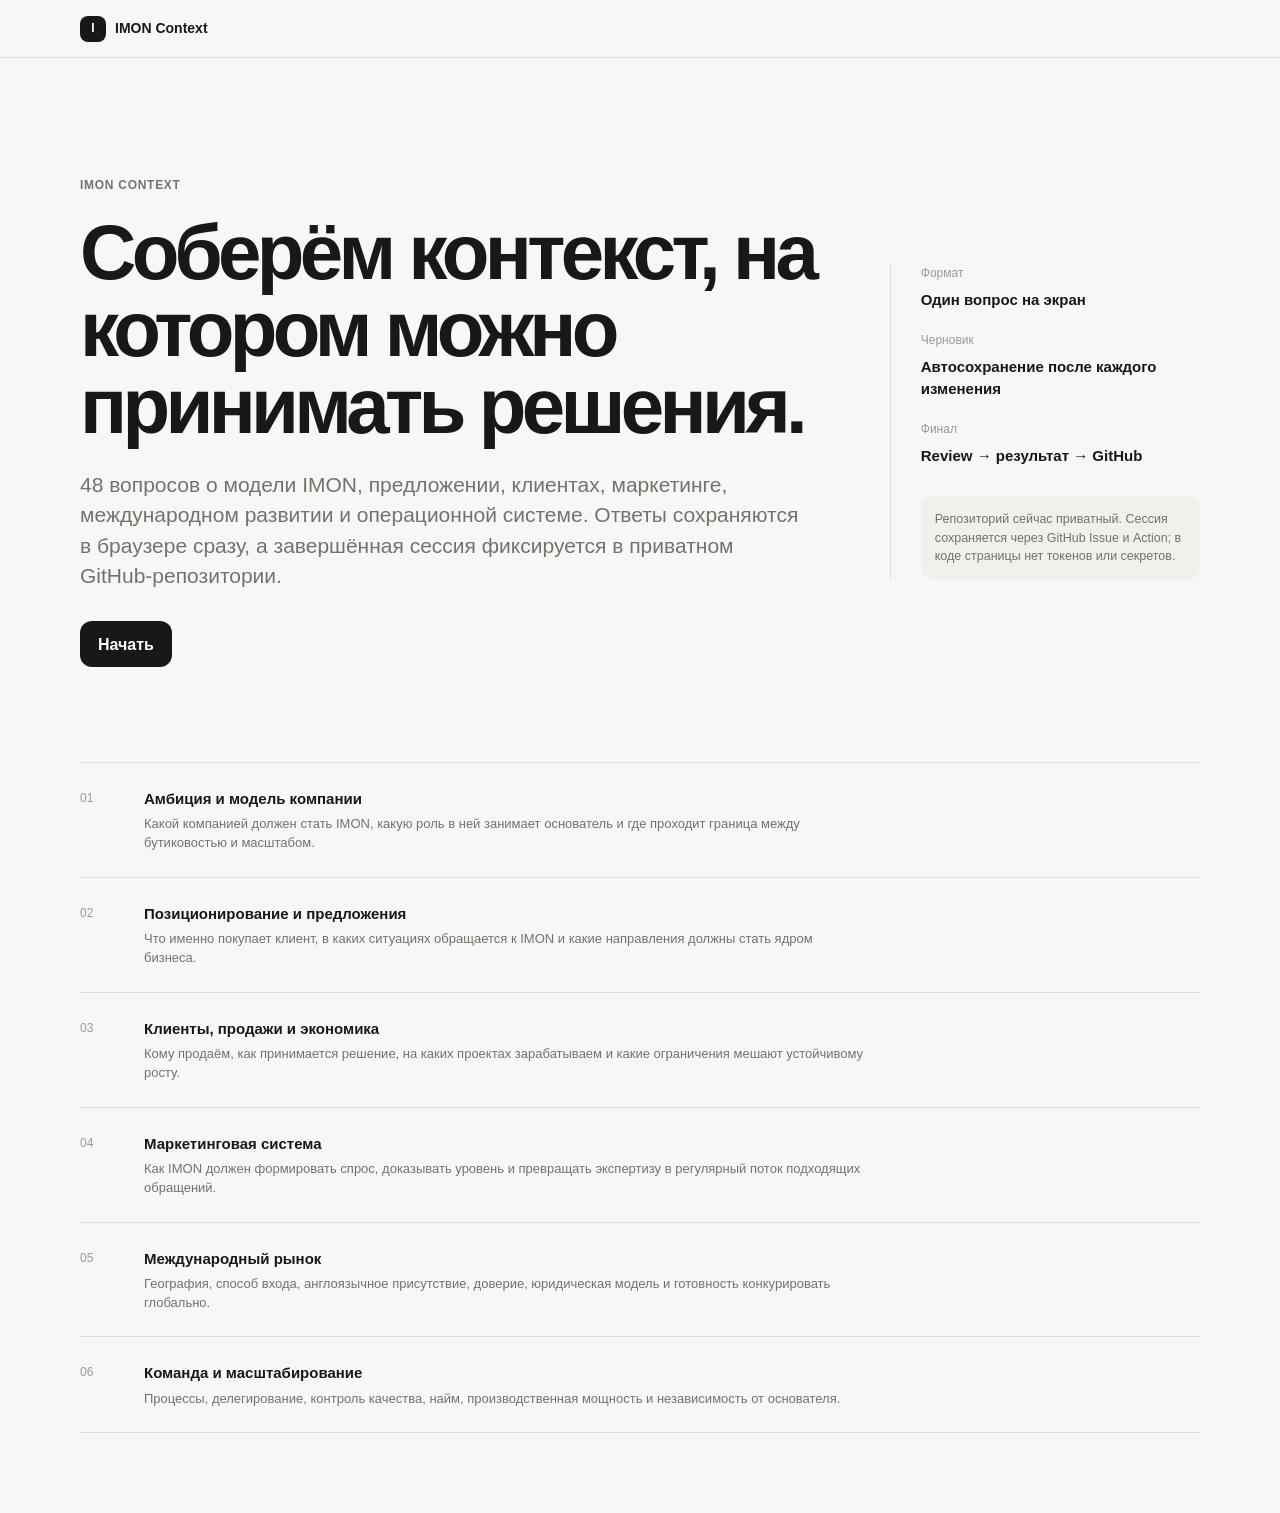
==== imoncontext/index.html @ 76b8eaed "Publish IMON Context diagnostic frontend" ====
<!doctype html>
<html lang="ru">
<head>
  <meta charset="utf-8">
  <meta name="viewport" content="width=device-width, initial-scale=1, viewport-fit=cover">
  <meta name="description" content="IMON Context — стратегическая диагностика модели, предложения, маркетинга и масштабирования IMON.">
  <meta name="theme-color" content="#f7f7f5">
  <meta name="imon-build" content="2026-08-10T17:05:00+03:00">
  <title>IMON Context — Strategic Diagnostic</title>
  <link rel="stylesheet" href="./styles.css">
</head>
<body>
  <header class="topbar">
    <a class="brand" href="./" aria-label="IMON Context">
      <span class="brand-mark">I</span>
      <span>IMON Context</span>
    </a>
    <button class="ghost-button" id="resetButton" type="button">Сбросить ответы</button>
  </header>

  <main id="app" class="app-shell" aria-live="polite"></main>

  <noscript><div class="noscript">Для прохождения диагностики нужен JavaScript.</div></noscript>

  <script src="./questions.js"></script>
  <script src="./questions/vision.js"></script>
  <script src="./questions/positioning.js"></script>
  <script src="./questions/market.js"></script>
  <script src="./questions/marketing.js"></script>
  <script src="./questions/international.js"></script>
  <script src="./questions/operations.js"></script>
  <script src="./app.js"></script>
</body>
</html>
---- imoncontext/styles.css ----
:root{color-scheme:light;--bg:#f7f7f5;--surface:#fff;--subtle:#f0f0ed;--hover:#e9e9e5;--text:#181817;--muted:#73736d;--muted2:#9a9a94;--line:rgba(24,24,23,.11);--line2:rgba(24,24,23,.2);--danger:#b33b32;--success:#34724a;--radius:16px;--max:1120px;--qmax:820px;--shadow:0 1px 2px rgba(0,0,0,.03),0 10px 32px rgba(0,0,0,.035)}*{box-sizing:border-box}html{scroll-behavior:smooth}body{margin:0;min-height:100vh;background:var(--bg);color:var(--text);font-family:ui-sans-serif,-apple-system,BlinkMacSystemFont,"Segoe UI",sans-serif;line-height:1.45;-webkit-font-smoothing:antialiased}button,input,textarea{font:inherit}button{color:inherit}button[hidden]{display:none!important}button:focus-visible,input:focus-visible,textarea:focus-visible{outline:2px solid var(--text);outline-offset:3px}h1,h2,h3,p{margin-top:0}.topbar{position:sticky;top:0;z-index:20;height:58px;display:flex;align-items:center;justify-content:space-between;padding:0 max(20px,calc((100vw - var(--max))/2));border-bottom:1px solid var(--line);background:rgba(247,247,245,.9);backdrop-filter:blur(18px)}.brand{display:flex;align-items:center;gap:9px;color:var(--text);text-decoration:none;font-size:14px;font-weight:650}.brand-mark{display:grid;place-items:center;width:26px;height:26px;border-radius:8px;background:var(--text);color:#fff;font-size:12px;font-weight:750}.app-shell{width:min(var(--max),calc(100% - 40px));margin:0 auto;padding:54px 0 80px}.primary-button,.secondary-button,.ghost-button,.text-button,.icon-button,.crumb-button{border:0;cursor:pointer;transition:.15s ease}.primary-button,.secondary-button{min-height:46px;display:inline-flex;align-items:center;justify-content:center;gap:9px;padding:0 18px;border-radius:12px;font-weight:650}.primary-button{background:var(--text);color:#fff}.primary-button:hover{background:#30302e}.secondary-button{background:var(--surface);border:1px solid var(--line);color:var(--text)}.secondary-button:hover,.icon-button:hover{background:var(--subtle)}.ghost-button{min-height:34px;padding:0 12px;border-radius:9px;background:transparent;color:var(--muted);font-size:13px}.ghost-button:hover{background:var(--subtle);color:var(--text)}.text-button{padding:8px 0;background:transparent;color:var(--muted);font-size:14px}.text-button:hover{color:var(--text)}.icon-button{width:42px;height:42px;border-radius:12px;background:var(--surface);border:1px solid var(--line);font-size:18px}.crumb-button{padding:0;background:transparent;font-size:13px;font-weight:650}button:disabled{opacity:.3;cursor:default}.product-label{margin-bottom:20px;color:var(--muted);font-size:12px;font-weight:680;letter-spacing:.06em;text-transform:uppercase}.intro-shell{min-height:min(650px,calc(100vh - 150px));display:grid;grid-template-columns:minmax(0,1.55fr) minmax(280px,.65fr);gap:70px;align-items:center;padding:42px 0 72px}.intro-copy h1{max-width:850px;margin-bottom:24px;font-size:clamp(46px,6.2vw,78px);line-height:.99;font-weight:560;letter-spacing:-.06em}.intro-lead{max-width:720px;margin-bottom:30px;color:var(--muted);font-size:clamp(17px,1.7vw,21px)}.intro-actions{display:flex;flex-wrap:wrap;gap:10px}.resume-line{max-width:520px;display:flex;justify-content:space-between;margin:34px 0 8px;color:var(--muted);font-size:13px}.thin-progress{width:100%;height:4px;overflow:hidden;border-radius:999px;background:#e4e4df}.thin-progress i{display:block;height:100%;border-radius:inherit;background:var(--text)}.intro-copy>.thin-progress{max-width:520px}.intro-meta{display:grid;gap:22px;padding-left:30px;border-left:1px solid var(--line)}.meta-block{display:grid;gap:6px}.meta-block span{color:var(--muted2);font-size:12px}.meta-block strong{font-size:15px;font-weight:610}.privacy-note{margin-top:8px;padding:14px;border-radius:12px;background:var(--subtle);color:var(--muted);font-size:12.5px}.section-preview{border-top:1px solid var(--line)}.section-preview-item{display:grid;grid-template-columns:50px 1fr;gap:14px;padding:24px 0;border-bottom:1px solid var(--line)}.section-preview-item>span{color:var(--muted2);font-size:12px;padding-top:3px}.section-preview-item strong{font-size:15px}.section-preview-item p{max-width:720px;margin:5px 0 0;color:var(--muted);font-size:13px}.diagnostic-shell{max-width:980px;margin:0 auto}.diagnostic-head{display:grid;grid-template-columns:1fr minmax(220px,320px) 1fr;align-items:center;gap:22px;margin-bottom:22px}.head-progress{display:grid;grid-template-columns:auto 1fr;align-items:center;gap:10px}.head-progress>span{color:var(--muted);font-size:12px}.autosave-state{justify-self:end;color:var(--muted2);font-size:12px}.section-rail{display:flex;gap:7px;overflow-x:auto;scrollbar-width:none;padding:0 0 18px;border-bottom:1px solid var(--line)}.section-rail::-webkit-scrollbar{display:none}.section-pill{flex:0 0 auto;display:flex;align-items:center;gap:8px;min-height:34px;padding:0 10px;border:1px solid transparent;border-radius:999px;background:transparent;color:var(--muted);font-size:12.5px;cursor:pointer}.section-pill span{display:grid;place-items:center;width:18px;height:18px;border-radius:50%;background:var(--subtle);font-size:10px}.section-pill:hover{background:var(--subtle);color:var(--text)}.section-pill.active{background:var(--surface);border-color:var(--line);color:var(--text)}.section-pill.complete span{background:var(--text);color:#fff}.question-screen{width:min(var(--qmax),100%);margin:0 auto;padding:clamp(42px,6vw,76px) 0 24px}.question-context{display:flex;flex-wrap:wrap;gap:8px 14px;margin-bottom:22px;color:var(--muted2);font-size:12px}.question-context strong{color:var(--muted);font-weight:610}.question-copy{margin-bottom:30px}.question-copy h2{margin-bottom:12px;font-size:clamp(31px,4.2vw,50px);line-height:1.08;font-weight:570;letter-spacing:-.045em}.question-copy p{max-width:700px;margin-bottom:12px;color:var(--muted);font-size:15px}.optional-label{display:inline-flex;padding:4px 8px;border-radius:999px;background:var(--subtle);color:var(--muted);font-size:11px}.answer-zone{min-height:220px}.choice-list{display:grid;gap:8px}.choice{position:relative;display:grid;grid-template-columns:30px minmax(0,1fr) 24px;gap:12px;align-items:center;min-height:58px;padding:12px 14px;border:1px solid var(--line);border-radius:13px;background:var(--surface);cursor:pointer;transition:.12s ease}.choice:hover{border-color:var(--line2);transform:translateY(-1px)}.choice.selected{border-color:var(--text);box-shadow:0 0 0 1px var(--text) inset}.choice input{position:absolute;opacity:0;pointer-events:none}.choice-key{display:grid;place-items:center;width:28px;height:28px;border-radius:8px;background:var(--subtle);color:var(--muted);font-size:11px}.choice-body strong{display:block;font-size:14px;font-weight:590}.choice-body small{display:block;margin-top:3px;color:var(--muted);font-size:12.5px}.choice-check{display:grid;place-items:center;width:22px;height:22px;border:1px solid var(--line2);border-radius:50%;color:transparent;font-size:11px}.choice-list.multi .choice-check{border-radius:6px}.choice.selected .choice-check{background:var(--text);border-color:var(--text);color:#fff}.selection-note{margin:10px 2px 0;color:var(--muted);font-size:12px}.text-answer-wrap{display:grid;gap:9px}.text-answer{width:100%;min-height:220px;resize:vertical;padding:18px;border:1px solid var(--line);border-radius:14px;background:var(--surface);color:var(--text);font-size:16px;line-height:1.55}.text-answer::placeholder{color:#aaa9a3}.input-meta{display:flex;justify-content:space-between;gap:16px;color:var(--muted2);font-size:11px}.number-answer-wrap{display:flex;align-items:baseline;gap:12px}.number-answer{width:min(460px,100%);height:78px;padding:0 16px;border:0;border-bottom:1px solid var(--line2);border-radius:0;background:transparent;color:var(--text);font-size:clamp(36px,6vw,60px);font-weight:520}.number-answer-wrap>span{color:var(--muted);font-size:18px}.scale-answer{padding-top:8px}.scale-label-row{display:flex;justify-content:space-between;gap:20px;margin-bottom:12px;color:var(--muted);font-size:12px}.scale-buttons{display:grid;grid-template-columns:repeat(10,minmax(0,1fr));gap:6px}.scale-button{aspect-ratio:1;min-width:0;border:1px solid var(--line);border-radius:10px;background:var(--surface);color:var(--muted);cursor:pointer;font-size:13px}.scale-button:hover{border-color:var(--line2);color:var(--text)}.scale-button.selected{background:var(--text);border-color:var(--text);color:#fff}.scale-current{display:flex;align-items:baseline;gap:8px;margin-top:20px}.scale-current strong{font-size:42px;line-height:1}.scale-current span{color:var(--muted);font-size:13px}.question-error{margin-top:18px;color:var(--danger);font-size:13px}.question-actions{display:flex;align-items:center;justify-content:space-between;gap:16px;margin-top:36px;padding-top:18px;border-top:1px solid var(--line)}.left-actions,.next-wrap{display:flex;align-items:center;gap:14px}.keyboard-hint{color:var(--muted2);font-size:11px}.shake{animation:shake .28s ease}@keyframes shake{0%,100%{transform:translateX(0)}25%{transform:translateX(-5px)}75%{transform:translateX(5px)}}.review-shell{max-width:960px;margin:0 auto}.review-head{display:grid;grid-template-columns:minmax(0,1fr) auto;gap:42px;align-items:end;padding:32px 0 46px;border-bottom:1px solid var(--line)}.review-head h1{margin-bottom:14px;font-size:clamp(44px,6vw,68px);line-height:1;font-weight:560;letter-spacing:-.055em}.review-head p{max-width:680px;margin-bottom:0;color:var(--muted)}.review-score{display:flex;align-items:end;gap:10px;padding-bottom:7px}.review-score strong{font-size:46px;line-height:.85}.review-score span{color:var(--muted);font-size:12px}.review-section{padding:34px 0;border-bottom:1px solid var(--line)}.review-section-head{display:flex;align-items:baseline;justify-content:space-between;gap:20px;margin-bottom:14px}.review-section-head h2{margin:0;font-size:22px;font-weight:600}.review-section-head span{color:var(--muted);font-size:12px}.review-list{display:grid}.review-item{display:grid;grid-template-columns:minmax(220px,.85fr) minmax(0,1.15fr) auto;gap:18px;align-items:start;width:100%;padding:13px 0;border:0;border-top:1px solid var(--line);background:transparent;text-align:left;cursor:pointer}.review-item>span{color:var(--muted);font-size:12.5px}.review-item strong{font-size:12.5px;font-weight:570;overflow-wrap:anywhere}.review-item i{color:var(--muted2);font-size:11px;font-style:normal}.review-actions{display:flex;justify-content:space-between;gap:12px;padding:30px 0}.results-shell{max-width:1020px;margin:0 auto}.results-hero{display:grid;grid-template-columns:minmax(0,1fr) auto;gap:56px;align-items:end;padding:36px 0 52px;border-bottom:1px solid var(--line)}.results-hero h1{max-width:760px;margin-bottom:16px;font-size:clamp(46px,6.5vw,76px);line-height:.98;font-weight:560;letter-spacing:-.055em}.results-hero p{max-width:700px;margin-bottom:0;color:var(--muted);font-size:15px}.overall-score{min-width:150px;display:grid;grid-template-columns:auto auto;align-items:baseline;justify-content:end}.overall-score strong{font-size:74px;line-height:.8;font-weight:560}.overall-score>span{color:var(--muted);font-size:18px}.overall-score small{grid-column:1/-1;justify-self:end;margin-top:10px;color:var(--muted2);font-size:11px}.results-grid{display:grid;grid-template-columns:1.08fr .92fr;gap:16px;margin:28px 0 16px}.result-panel,.git-save-card{border:1px solid var(--line);border-radius:var(--radius);background:var(--surface);box-shadow:var(--shadow)}.result-panel{padding:24px}.panel-heading{display:flex;justify-content:space-between;gap:18px;align-items:baseline;margin-bottom:25px}.panel-heading h2{margin:0;font-size:19px;font-weight:610}.panel-heading span{color:var(--muted2);font-size:11px}.dimension-list{display:grid;gap:17px}.dimension-item>div:first-child{display:flex;justify-content:space-between;gap:18px;margin-bottom:7px}.dimension-item strong{font-size:12.5px;font-weight:590}.dimension-item span{color:var(--muted);font-size:12px}.dimension-track{height:5px;border-radius:999px;overflow:hidden;background:var(--subtle)}.dimension-track i{display:block;height:100%;border-radius:inherit;background:var(--text)}.insight-block{padding:17px 0;border-top:1px solid var(--line)}.insight-block span{display:block;margin-bottom:7px;color:var(--muted2);font-size:11px}.insight-block strong{font-size:13.5px;line-height:1.5;font-weight:580}.result-caveat{margin:18px 0 0;color:var(--muted);font-size:12px}.git-save-card{display:grid;grid-template-columns:minmax(0,1fr) auto;gap:24px 32px;align-items:center;padding:28px}.save-status{margin-bottom:9px;color:var(--success);font-size:11px;font-weight:650;text-transform:uppercase}.git-save-card h2{margin-bottom:8px;font-size:25px;font-weight:610}.git-save-card p{max-width:680px;margin-bottom:0;color:var(--muted);font-size:13px}.git-save-card code{padding:1px 4px;border-radius:4px;background:var(--subtle);font-family:ui-monospace,SFMono-Regular,Menlo,monospace;font-size:.92em}.save-actions{display:grid;gap:8px;min-width:210px}.git-note{grid-column:1/-1;padding-top:18px;border-top:1px solid var(--line);color:var(--muted);font-size:11.5px}.results-actions{display:flex;justify-content:space-between;gap:20px;padding:18px 2px}.toast{position:fixed;z-index:100;left:50%;bottom:28px;max-width:min(560px,calc(100vw - 32px));transform:translateX(-50%);padding:11px 14px;border-radius:11px;background:#1d1d1b;color:#fff;box-shadow:0 12px 36px rgba(0,0,0,.18);font-size:12.5px}.noscript{margin:40px auto;max-width:640px;padding:18px;border:1px solid var(--line);border-radius:12px;background:var(--surface)}@media(max-width:820px){.app-shell{width:min(100% - 28px,var(--max));padding-top:34px}.intro-shell{grid-template-columns:1fr;min-height:auto;gap:36px;padding:22px 0 54px}.intro-meta{padding-left:0;padding-top:26px;border-left:0;border-top:1px solid var(--line)}.diagnostic-head{grid-template-columns:auto 1fr}.autosave-state{display:none}.head-progress{grid-column:2}.review-head,.results-hero{grid-template-columns:1fr;gap:26px}.review-score,.overall-score{justify-self:start;justify-content:start}.overall-score small{justify-self:start}.results-grid{grid-template-columns:1fr}.git-save-card{grid-template-columns:1fr}.save-actions{min-width:0}.git-note{grid-column:auto}.review-item{grid-template-columns:1fr;gap:5px}.review-item i{display:none}}@media(max-width:620px){.topbar{padding-inline:14px}.brand>span:last-child{display:none}.app-shell{width:calc(100% - 24px);padding-top:24px;padding-bottom:48px}.intro-copy h1{font-size:clamp(42px,13vw,58px)}.intro-lead{font-size:16px}.section-preview-item{grid-template-columns:34px 1fr}.section-rail{margin-inline:-12px;padding-inline:12px}.question-screen{padding-top:34px}.question-copy h2{font-size:34px}.choice{grid-template-columns:26px minmax(0,1fr) 22px;gap:9px;padding:11px}.scale-buttons{grid-template-columns:repeat(5,1fr)}.scale-button{aspect-ratio:1.35}.keyboard-hint{display:none}.review-actions{flex-direction:column-reverse}.review-actions .primary-button,.review-actions .secondary-button{width:100%}.results-hero h1{font-size:46px}.git-save-card{padding:20px}.results-actions{flex-direction:column;align-items:flex-start}.toast{bottom:16px}}@media(prefers-reduced-motion:reduce){*,*::before,*::after{scroll-behavior:auto!important;animation-duration:.01ms!important;transition-duration:.01ms!important}}
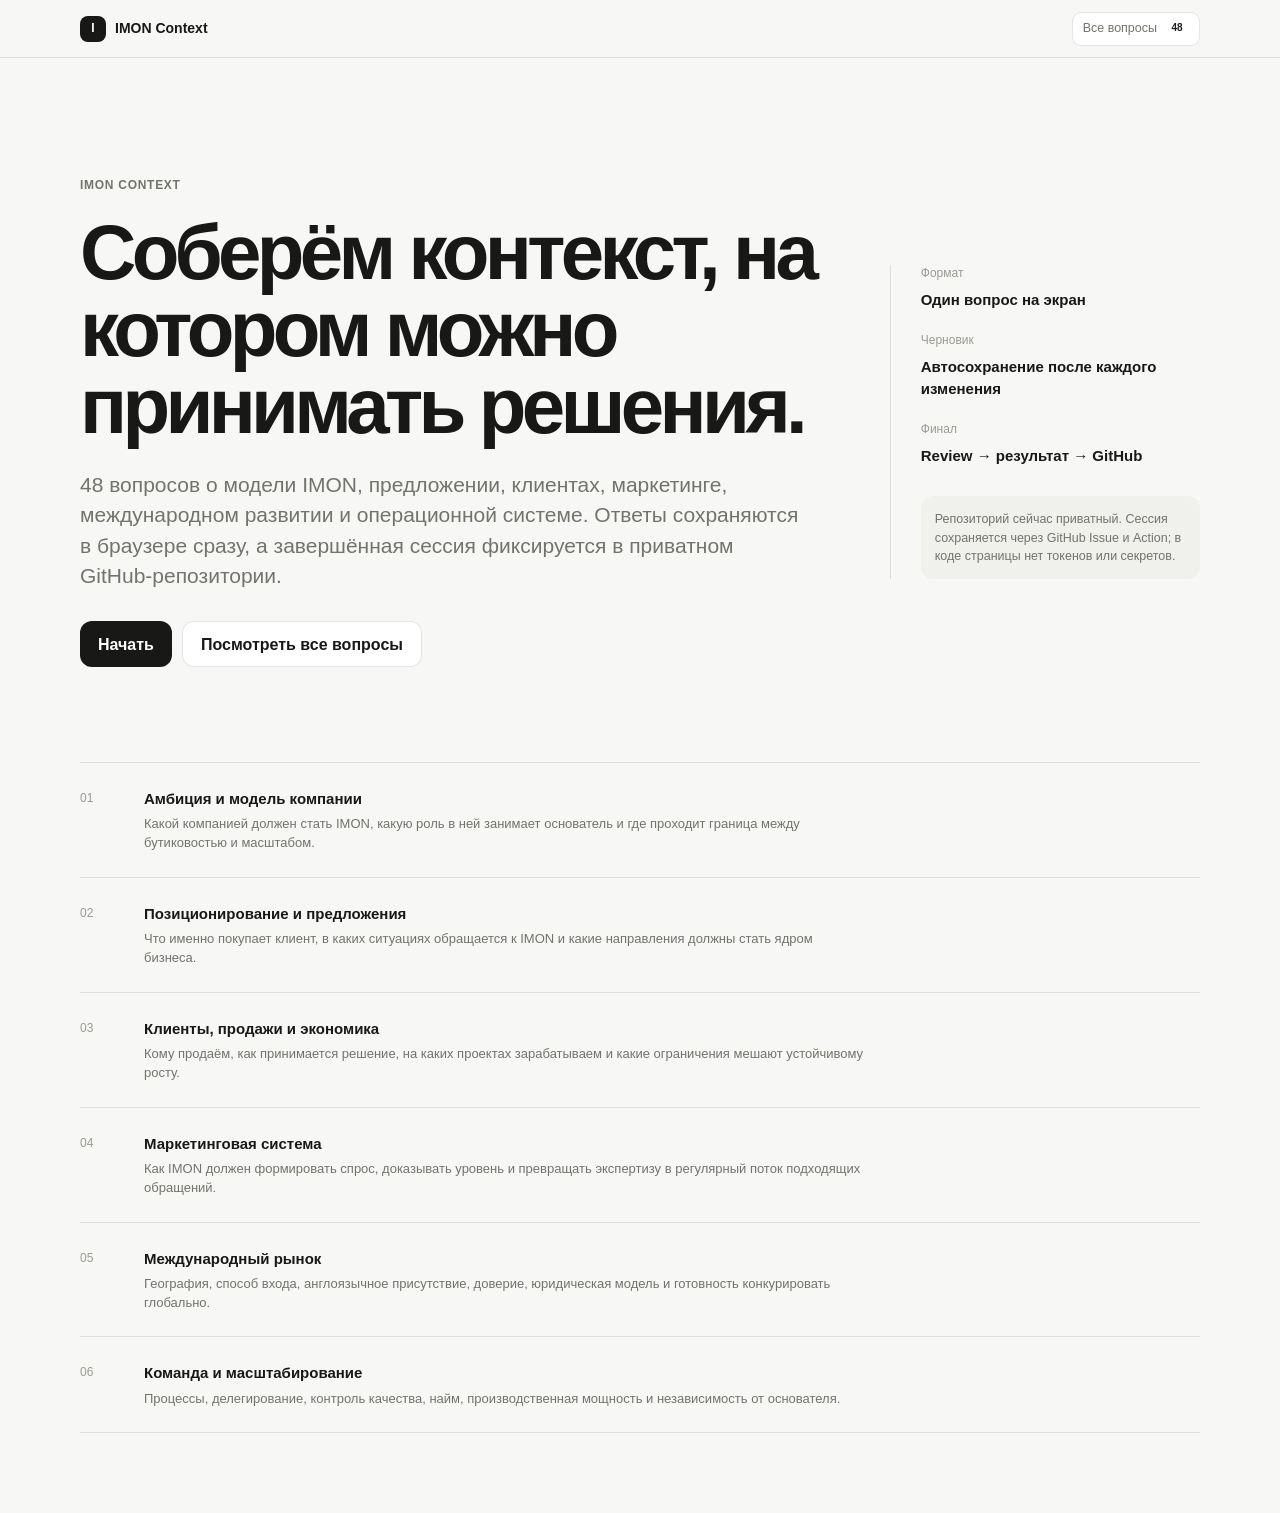
==== commit f371ecac: "Expose all IMON Context questions" ====
--- a/imoncontext/index.html
+++ b/imoncontext/index.html
@@ -5,9 +5,10 @@
   <meta name="viewport" content="width=device-width, initial-scale=1, viewport-fit=cover">
   <meta name="description" content="IMON Context — стратегическая диагностика модели, предложения, маркетинга и масштабирования IMON.">
   <meta name="theme-color" content="#f7f7f5">
-  <meta name="imon-build" content="2026-08-10T17:05:00+03:00">
+  <meta name="imon-build" content="2026-08-10T17:23:00+03:00">
   <title>IMON Context — Strategic Diagnostic</title>
   <link rel="stylesheet" href="./styles.css">
+  <link rel="stylesheet" href="./question-browser.css">
 </head>
 <body>
   <header class="topbar">
@@ -30,5 +31,6 @@
   <script src="./questions/international.js"></script>
   <script src="./questions/operations.js"></script>
   <script src="./app.js"></script>
+  <script src="./question-browser.js"></script>
 </body>
 </html>
--- a/imoncontext/question-browser.css
+++ b/imoncontext/question-browser.css
@@ -0,0 +1 @@
+.qb-open{overflow:hidden}.qb-topbar-actions{display:flex;align-items:center;gap:8px}.qb-trigger{min-height:34px;display:inline-flex;align-items:center;gap:8px;padding:0 10px;border:1px solid var(--line);border-radius:9px;background:var(--surface);color:var(--muted);cursor:pointer;font-size:12.5px}.qb-trigger:hover{color:var(--text);border-color:var(--line-strong);background:var(--surface-subtle)}.qb-trigger b{min-width:24px;height:20px;display:grid;place-items:center;padding:0 6px;border-radius:999px;background:var(--surface-subtle);color:var(--text);font-size:10px;font-weight:700}.qb-intro-trigger{white-space:nowrap}.qb-overlay[hidden]{display:none!important}.qb-overlay{position:fixed;inset:0;z-index:120;display:grid;grid-template-columns:1fr minmax(560px,760px)}.qb-backdrop{background:rgba(15,15,14,.24);backdrop-filter:blur(5px)}.qb-panel{min-width:0;height:100vh;display:grid;grid-template-rows:auto auto minmax(0,1fr);background:var(--bg);border-left:1px solid var(--line);box-shadow:-20px 0 60px rgba(0,0,0,.08)}.qb-head{display:flex;align-items:flex-start;justify-content:space-between;gap:24px;padding:28px 30px 20px;border-bottom:1px solid var(--line)}.qb-kicker{display:block;margin-bottom:8px;color:var(--muted-2);font-size:10px;font-weight:700;letter-spacing:.08em;text-transform:uppercase}.qb-head h2{margin:0 0 7px;font-size:34px;line-height:1;font-weight:580;letter-spacing:-.045em}.qb-head p{margin:0;color:var(--muted);font-size:12px}.qb-close{width:36px;height:36px;display:grid;place-items:center;border:1px solid var(--line);border-radius:10px;background:var(--surface);color:var(--muted);cursor:pointer;font-size:24px;line-height:1}.qb-close:hover{color:var(--text);border-color:var(--line-strong)}.qb-search-wrap{padding:14px 30px;border-bottom:1px solid var(--line)}.qb-search{width:100%;height:42px;padding:0 13px;border:1px solid var(--line);border-radius:11px;background:var(--surface);color:var(--text);font-size:13px}.qb-search::placeholder{color:var(--muted-2)}.qb-list{overflow:auto;padding:8px 30px 34px}.qb-section{padding-top:22px}.qb-section-head{display:flex;align-items:baseline;justify-content:space-between;gap:20px;margin-bottom:9px}.qb-section-head>div{display:flex;align-items:baseline;gap:12px}.qb-section-head span{color:var(--muted-2);font-size:10px}.qb-section-head h3{margin:0;font-size:15px;font-weight:650;letter-spacing:-.02em}.qb-section-head b{color:var(--muted);font-size:10px;font-weight:600}.qb-questions{border-top:1px solid var(--line)}.qb-question{width:100%;display:grid;grid-template-columns:34px minmax(0,1fr) 26px;gap:10px;align-items:center;padding:13px 4px;border:0;border-bottom:1px solid var(--line);background:transparent;text-align:left;cursor:pointer}.qb-question:hover{background:var(--surface-subtle)}.qb-question.current{background:var(--surface-subtle)}.qb-question:disabled{cursor:default;opacity:.42}.qb-number{color:var(--muted-2);font-size:10px;font-variant-numeric:tabular-nums}.qb-question-copy strong{display:block;font-size:12.5px;font-weight:570;line-height:1.35}.qb-question-copy small{display:block;margin-top:4px;color:var(--muted-2);font-size:10px}.qb-question.answered .qb-question-copy small{color:var(--success)}.qb-status{justify-self:end;color:var(--muted-2);font-size:13px}.qb-question.answered .qb-status{color:var(--success)}.qb-question.current .qb-status{color:var(--text);font-size:18px}.qb-empty{padding:50px 0;color:var(--muted);font-size:13px;text-align:center}@media(max-width:820px){.qb-overlay{grid-template-columns:1fr}.qb-backdrop{display:none}.qb-panel{border-left:0}.qb-head{padding:22px 18px 16px}.qb-search-wrap{padding:12px 18px}.qb-list{padding:8px 18px 28px}}@media(max-width:620px){.qb-trigger span{display:none}.qb-trigger{padding:0 8px}.qb-head h2{font-size:30px}.qb-topbar-actions{gap:4px}.qb-question{grid-template-columns:28px minmax(0,1fr) 22px}.qb-list{padding-inline:14px}.qb-head,.qb-search-wrap{padding-inline:14px}}
